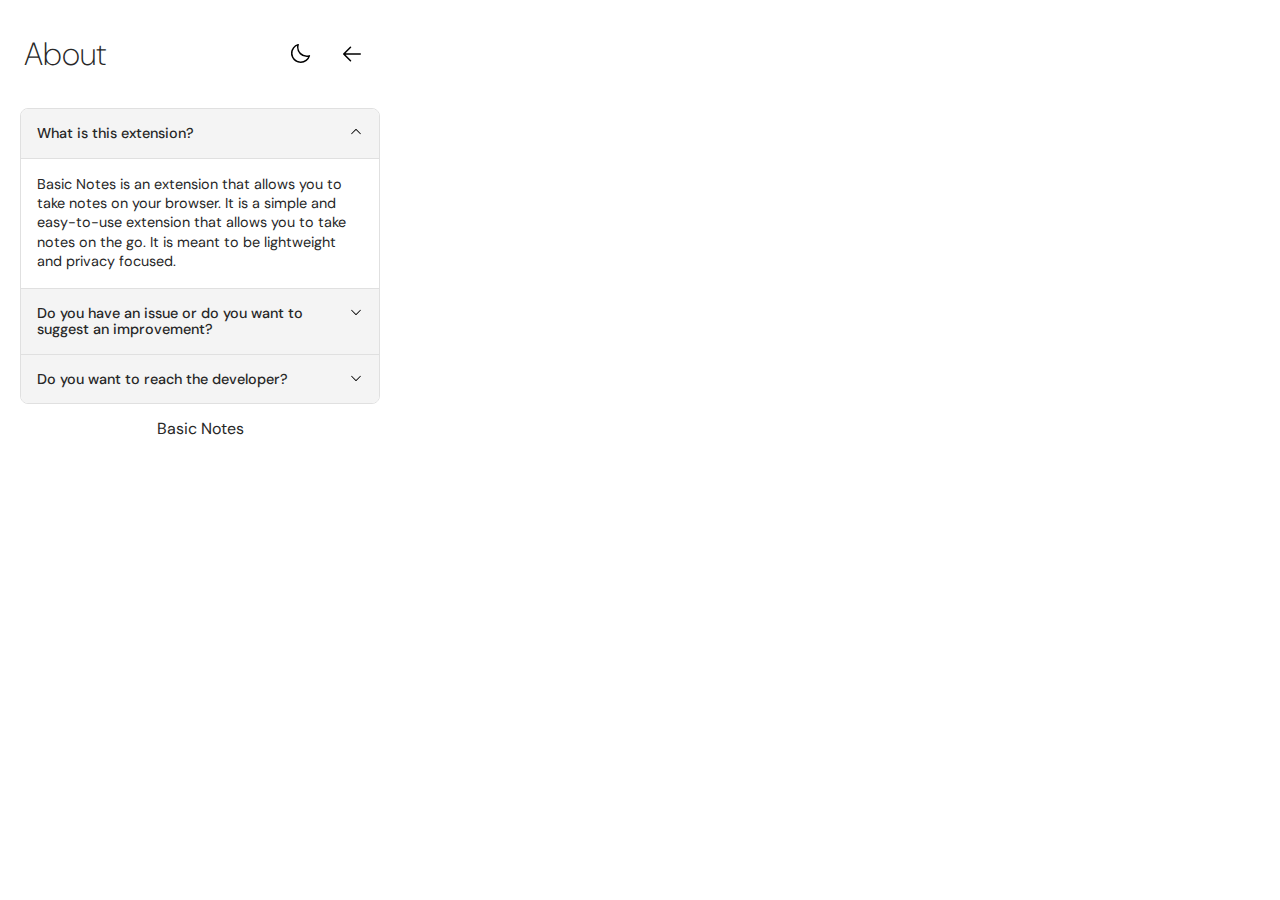
==== about/about.html @ 6329ecbc "Simplify files and add about" ====
<!DOCTYPE html>
<html lang="en">
  <head>
    <meta charset="UTF-8" />
    <meta name="viewport" content="width=device-width, initial-scale=1.0" />
    <title>Extension Information</title>
    <link rel="stylesheet" href="../style.css" />
    <link rel="preconnect" href="https://fonts.googleapis.com" />
    <link rel="preconnect" href="https://fonts.gstatic.com" crossorigin />
    <link
      href="https://fonts.googleapis.com/css2?family=DM+Sans:ital,opsz,wght@0,9..40,100..1000;1,9..40,100..1000&display=swap"
      rel="stylesheet"
    />
    <link rel="stylesheet" href="about.css" />
    <link rel="stylesheet" href="../style.css" />
  </head>
  <body>
    <header>
      <h1>About</h1>
      <nav>
        <button id="theme">
          <img src="../moon.svg" alt="dark theme" />
        </button>
        <a href="../index.html" style="text-decoration: none">
          <img src="../arrow-left.svg" alt="back" />
        </a>
      </nav>
    </header>
    <main>
      <div class="collapseGroup">
        <details open>
          <summary>What is this extension?</summary>
          <p>
            Basic Notes is an extension that allows you to take notes on your
            browser. It is a simple and easy-to-use extension that allows you to
            take notes on the go. It is meant to be lightweight and privacy
            focused.
          </p>
        </details>

        <details>
          <summary>
            Do you have an issue or do you want to suggest an improvement?
          </summary>
          <p>
            You can share the issues or the developments that you want to see
            from this link:
            <a
              href="https://github.com/doganfurkan/basic-notes/issues"
              target="_blank"
              rel="noopener noreferrer"
            >
              github.com/doganfurkan/basic-notes/issues
            </a>
          </p>
        </details>

        <details>
          <summary>Do you want to reach the developer?</summary>
          <p>
            You can reach the developer at the following email address:
            <a href="mailto:devfurk@gmail.com" target="_blank">
              devfurk@gmail.com
            </a> <button id="copyEmail">Copy the Address</button>
          </p>
        </details>
      </div>
      <center>Basic Notes <span id="version"></span></center>
    </main>
    <script src="../theme.js"></script>
    <script src="about.js"></script>
  </body>
</html>
---- style.css ----
:root {
  --bg: #fff;
  --bgSubtle: #f4f4f4;
  --borderColor: #e0e0e0;
  --filterBtn: #001219;
  --primary: #00AFF5;
}

body.dark {
  --bg: #001219;
  --bgSubtle: #0a5976;
  --borderColor: #003A52;
  --filterBtn: #f4f4f4;
  color: #f4f4f4;
}

* {
  margin: 0;
  padding: 0;
  box-sizing: border-box;
  font-family: "DM Sans", sans-serif;
}

html {
  line-height: 1.15;
  -webkit-text-size-adjust: 100%;
  width: 400px;
  height: 400px;
}

body {
  margin: 0;
  background: var(--bg);
  overflow: auto;
  color: #272727;
  padding-bottom: 1rem;
  -webkit-font-smoothing: antialiased;
  -moz-osx-font-smoothing: grayscale;
  width:400px;
}

h1 {
  font-size: 2em;
  margin: 0.625em 0;
  font-weight: 200;
  line-height: 1.75rem;
}

a {
  background-color: transparent;
  text-decoration: none;
  color: inherit;
}

button {
  font-family: inherit;
  font-size: 100%;
  line-height: 1.15;
  margin: 0;
  overflow: visible;
  text-transform: none;
  -webkit-appearance: button;
  appearance: button;
  cursor: pointer;
}

button::-moz-focus-inner {
  border-style: none;
  padding: 0;
}

input {
  font-family: inherit;
  font-size: 100%;
  line-height: 1.15;
  margin: 0;
  overflow: visible;
}

[type="button"],
[type="reset"],
[type="submit"] {
  -webkit-appearance: button;
  appearance: button;
}

header {
  display: flex;
  align-items: center;
  padding: 20px 24px;
  justify-content: space-between;
}

header>nav {
  display: flex;
  gap: .25rem;
  align-items: center;
  padding: 5px 0;
}

header>nav:hover {
  background: var(--bg);
}

button {
  display: flex;
  background: transparent;
  border: 0;
  cursor: pointer;
}

header>nav>button,
header>nav>a {
  padding: 12px;
  background: transparent;
  width: 48px;
  height: 48px;
  border-radius: 24px;
  display: grid;
  place-content: center;
}

header>nav>button:hover,
header>nav>a:hover {
  background: var(--bgSubtle);
}

header>nav>button img,
header>nav>a img {
  width: 24px;
}

body.dark header>nav>button>img,
body.dark header>nav>a>img {
  filter: invert(100%);
}

#addNote {
  width: 48px;
  height: 48px;
  background: var(--primary);
  display: grid;
  place-content: center;
  border-radius: 50%;
  font-size: 1.75rem;
  color: #fff;
}

#addNote:hover {
  background: hsl(197, 100%, 40%);
}

input,
textarea,
select {
    padding: 8px;
    border: 1px solid var(--borderColor);
    border-radius: 4px;
    font-family: inherit;
    background: var(--bg);
    color: var(--filterBtn);
}

textarea {
    min-height: 200px;
    resize: vertical;
}

.tag {
  background: var(--primary);
  color: white;
  padding: 4px 12px;
  border-radius: 50px;
  font-size: 0.9rem;
  display: flex;
  align-items: center;
  gap: 4px;
}

.tag span {
  cursor: pointer;
}
---- about/about.css ----
main {
  padding: 0 20px;
}

.collapseGroup {
  border: 1px solid var(--borderColor);
  border-radius: 8px;
  overflow: hidden;
}

details {
  font-size: 0.9rem;
}

details > summary {
  padding: 16px;
  cursor: pointer;
  background: var(--bgSubtle);
  font-weight: 500;
  list-style: none;
  display: flex;
  justify-content: space-between;
  position: relative;
}

summary:hover{
    background:hsl(0,0,50);
}

summary::after {
  content: "";
  width: 14px;
  height: 14px;
  background: url("../caret-down.svg")
    no-repeat;
  background-size: cover;
  transition: 0.2s;
  flex-shrink: 0;
}

summary::before{
    content:"";
    position:absolute;
    width:100%;
    height:100%;
    top:0;
    left:0;
    background: #0000;
}

summary:hover::before{
    background: #0001;
}

body.dark summary::before{
    background: #fff0;
}

body.dark summary:hover::before{
    background: #fff1;
}

details[open] > summary{
    border-bottom: 1px solid var(--borderColor);
}

details[open] > summary::after {
  transform: rotate(180deg);
}

body.dark details > summary {
  background: hsl(197, 100%, 9%);
}

body.dark details > summary::after {
  filter: invert(100%);
}

details + details {
  border-top: 1px solid var(--borderColor);
}

details p {
  padding: 16px;
  line-height: 1.35;
}

details p a{
    color: var(--primary);
    font-weight: 500;
}

#copyEmail{
    border:1px solid var(--primary);
    color:var(--primary);
    background:transparent;
    padding:4px 8px;
    border-radius:24px;
    font-size:12px;
    display: inline-block;
    font-weight: 500;
}

#copyEmail:hover{
    background:var(--bgSubtle);
}

center{
    margin-top:16px;
}
---- style.css ----
:root {
  --bg: #fff;
  --bgSubtle: #f4f4f4;
  --borderColor: #e0e0e0;
  --filterBtn: #001219;
  --primary: #00AFF5;
}

body.dark {
  --bg: #001219;
  --bgSubtle: #0a5976;
  --borderColor: #003A52;
  --filterBtn: #f4f4f4;
  color: #f4f4f4;
}

* {
  margin: 0;
  padding: 0;
  box-sizing: border-box;
  font-family: "DM Sans", sans-serif;
}

html {
  line-height: 1.15;
  -webkit-text-size-adjust: 100%;
  width: 400px;
  height: 400px;
}

body {
  margin: 0;
  background: var(--bg);
  overflow: auto;
  color: #272727;
  padding-bottom: 1rem;
  -webkit-font-smoothing: antialiased;
  -moz-osx-font-smoothing: grayscale;
  width:400px;
}

h1 {
  font-size: 2em;
  margin: 0.625em 0;
  font-weight: 200;
  line-height: 1.75rem;
}

a {
  background-color: transparent;
  text-decoration: none;
  color: inherit;
}

button {
  font-family: inherit;
  font-size: 100%;
  line-height: 1.15;
  margin: 0;
  overflow: visible;
  text-transform: none;
  -webkit-appearance: button;
  appearance: button;
  cursor: pointer;
}

button::-moz-focus-inner {
  border-style: none;
  padding: 0;
}

input {
  font-family: inherit;
  font-size: 100%;
  line-height: 1.15;
  margin: 0;
  overflow: visible;
}

[type="button"],
[type="reset"],
[type="submit"] {
  -webkit-appearance: button;
  appearance: button;
}

header {
  display: flex;
  align-items: center;
  padding: 20px 24px;
  justify-content: space-between;
}

header>nav {
  display: flex;
  gap: .25rem;
  align-items: center;
  padding: 5px 0;
}

header>nav:hover {
  background: var(--bg);
}

button {
  display: flex;
  background: transparent;
  border: 0;
  cursor: pointer;
}

header>nav>button,
header>nav>a {
  padding: 12px;
  background: transparent;
  width: 48px;
  height: 48px;
  border-radius: 24px;
  display: grid;
  place-content: center;
}

header>nav>button:hover,
header>nav>a:hover {
  background: var(--bgSubtle);
}

header>nav>button img,
header>nav>a img {
  width: 24px;
}

body.dark header>nav>button>img,
body.dark header>nav>a>img {
  filter: invert(100%);
}

#addNote {
  width: 48px;
  height: 48px;
  background: var(--primary);
  display: grid;
  place-content: center;
  border-radius: 50%;
  font-size: 1.75rem;
  color: #fff;
}

#addNote:hover {
  background: hsl(197, 100%, 40%);
}

input,
textarea,
select {
    padding: 8px;
    border: 1px solid var(--borderColor);
    border-radius: 4px;
    font-family: inherit;
    background: var(--bg);
    color: var(--filterBtn);
}

textarea {
    min-height: 200px;
    resize: vertical;
}

.tag {
  background: var(--primary);
  color: white;
  padding: 4px 12px;
  border-radius: 50px;
  font-size: 0.9rem;
  display: flex;
  align-items: center;
  gap: 4px;
}

.tag span {
  cursor: pointer;
}
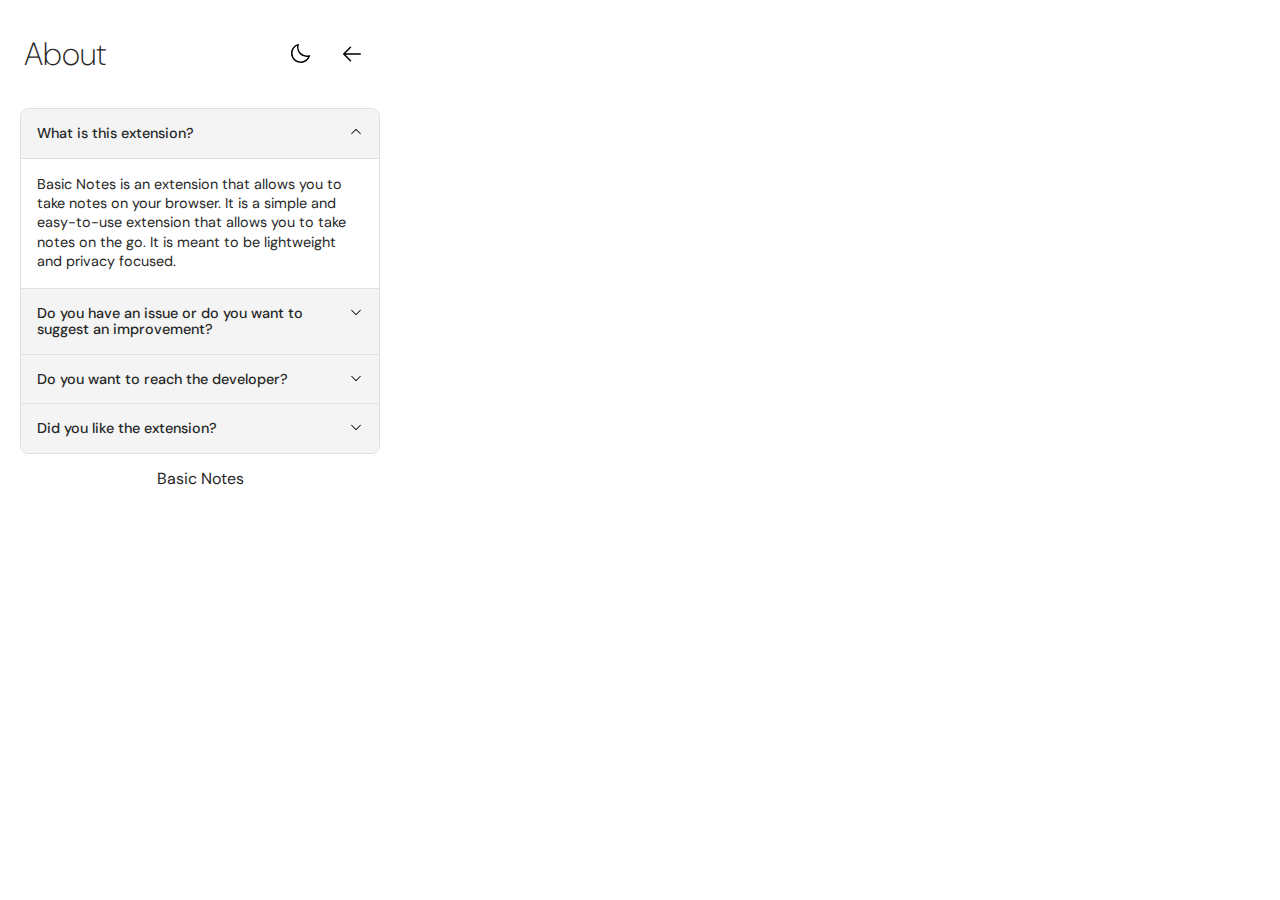
==== commit ea5079ef: "Add did you like" ====
--- a/about/about.html
+++ b/about/about.html
@@ -19,10 +19,10 @@
       <h1>About</h1>
       <nav>
         <button id="theme">
-          <img src="../moon.svg" alt="dark theme" />
+          <img src="../images/moon.svg" alt="dark theme" />
         </button>
         <a href="../index.html" style="text-decoration: none">
-          <img src="../arrow-left.svg" alt="back" />
+          <img src="../images/arrow-left.svg" alt="back" />
         </a>
       </nav>
     </header>
@@ -64,6 +64,15 @@
             </a> <button id="copyEmail">Copy the Address</button>
           </p>
         </details>
+
+        <details>
+          <summary>Did you like the extension?</summary>
+          <p>
+            That is great to hear! You can support me by giving five stars on
+            the Add-ons page. You can also support me by sharing the extension
+            with your friends.
+          </p>
+        </details>
       </div>
       <center>Basic Notes <span id="version"></span></center>
     </main>
--- a/about/about.css
+++ b/about/about.css
@@ -31,7 +31,7 @@
   content: "";
   width: 14px;
   height: 14px;
-  background: url("../caret-down.svg")
+  background: url("../images/caret-down.svg")
     no-repeat;
   background-size: cover;
   transition: 0.2s;
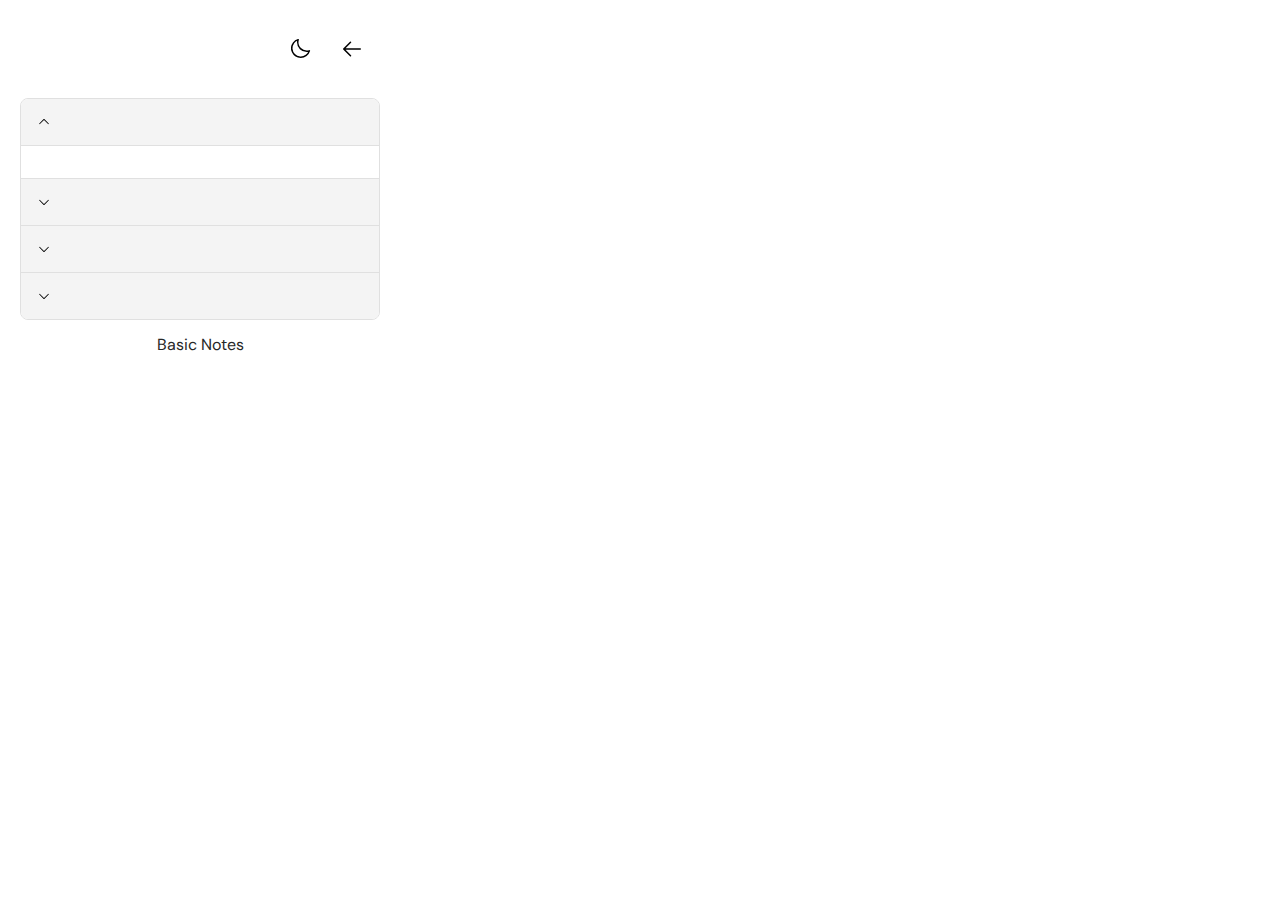
==== commit 2b32a289: "Add localization for en, es, fr, ru and tr" ====
--- a/about/about.html
+++ b/about/about.html
@@ -3,7 +3,7 @@
   <head>
     <meta charset="UTF-8" />
     <meta name="viewport" content="width=device-width, initial-scale=1.0" />
-    <title>Extension Information</title>
+    <title>About</title>
     <link rel="stylesheet" href="../style.css" />
     <link rel="preconnect" href="https://fonts.googleapis.com" />
     <link rel="preconnect" href="https://fonts.gstatic.com" crossorigin />
@@ -16,7 +16,7 @@
   </head>
   <body>
     <header>
-      <h1>About</h1>
+      <h1 data-i18n="about"></h1>
       <nav>
         <button id="theme">
           <img src="../images/moon.svg" alt="dark theme" />
@@ -29,22 +29,14 @@
     <main>
       <div class="collapseGroup">
         <details open>
-          <summary>What is this extension?</summary>
-          <p>
-            Basic Notes is an extension that allows you to take notes on your
-            browser. It is a simple and easy-to-use extension that allows you to
-            take notes on the go. It is meant to be lightweight and privacy
-            focused.
-          </p>
+          <summary data-i18n="faqQuestion1"></summary>
+          <p data-i18n="faqAnswer1"></p>
         </details>
 
         <details>
-          <summary>
-            Do you have an issue or do you want to suggest an improvement?
-          </summary>
+          <summary data-i18n="faqQuestion2"></summary>
           <p>
-            You can share the issues or the developments that you want to see
-            from this link:
+            <span data-i18n="faqAnswer2"></span>
             <a
               href="https://github.com/doganfurkan/basic-notes/issues"
               target="_blank"
@@ -56,9 +48,9 @@
         </details>
 
         <details>
-          <summary>Do you want to reach the developer?</summary>
+          <summary data-i18n="faqQuestion3"></summary>
           <p>
-            You can reach the developer at the following email address:
+            <span data-i18n="faqAnswer3"></span>
             <a href="mailto:devfurk@gmail.com" target="_blank">
               devfurk@gmail.com
             </a> <button id="copyEmail">Copy the Address</button>
@@ -66,17 +58,14 @@
         </details>
 
         <details>
-          <summary>Did you like the extension?</summary>
-          <p>
-            That is great to hear! You can support me by giving five stars on
-            the Add-ons page. You can also support me by sharing the extension
-            with your friends.
-          </p>
+          <summary data-i18n="faqQuestion4"></summary>
+          <p data-i18n="faqAnswer4"></p>
         </details>
       </div>
       <center>Basic Notes <span id="version"></span></center>
     </main>
     <script src="../theme.js"></script>
     <script src="about.js"></script>
+    <script src="../localize.js"></script>
   </body>
 </html>
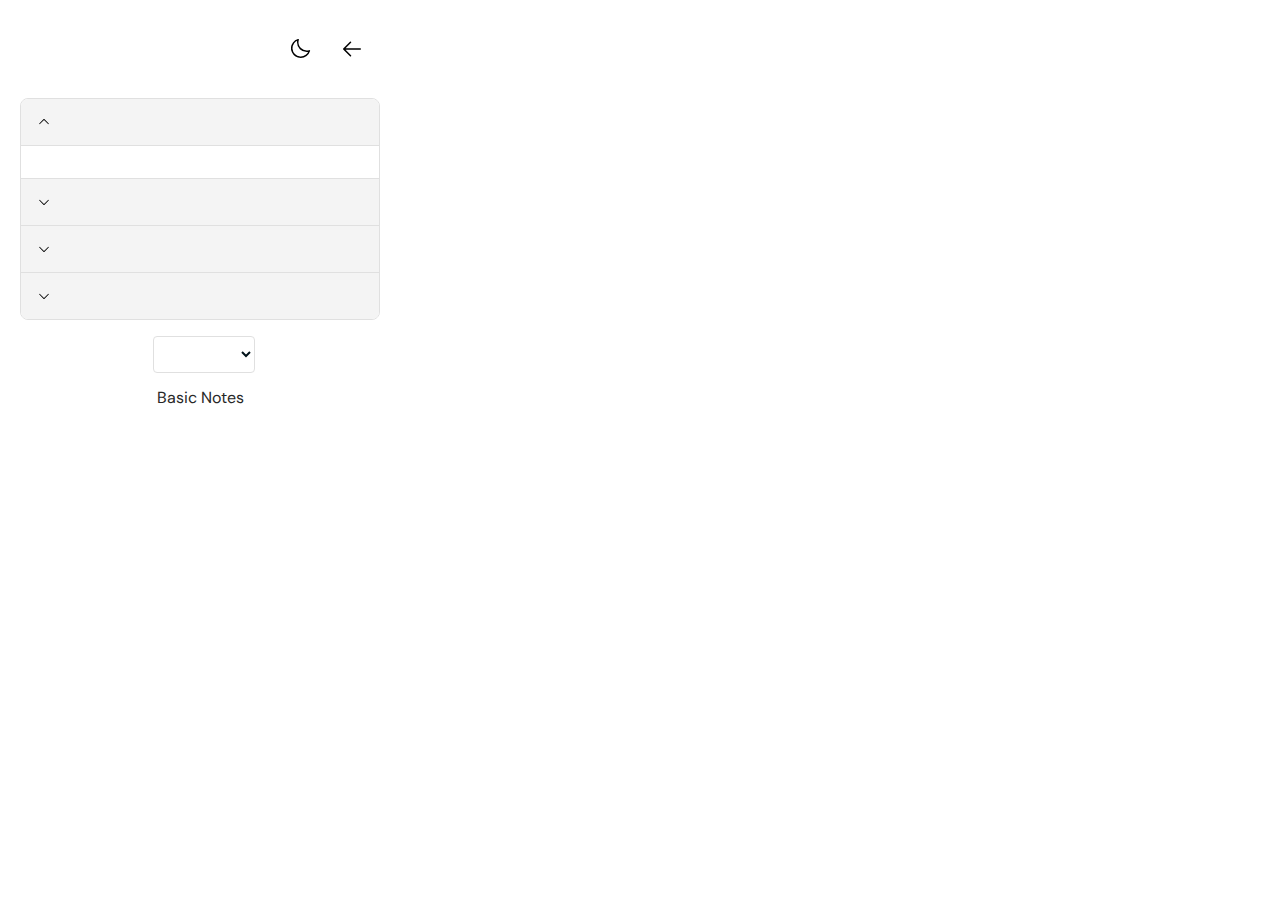
==== commit 998b6664: "Added functionality of override automatic language" ====
--- a/about/about.html
+++ b/about/about.html
@@ -62,6 +62,19 @@
           <p data-i18n="faqAnswer4"></p>
         </details>
       </div>
+      <div class="languageSelect">
+        <label for="languageSelect" data-i18n="languageSelect"></label>
+        <select name="languageSelect" id="languageSelect">
+          <option value="default" data-i18n="defaultLanguage"></option>
+          <option value="en">English</option>
+          <option value="tr">Türkçe</option>
+          <option value="fr">Français</option>
+          <option value="de">Deutsch</option>
+          <option value="es">Espãnol</option>
+          <option value="pt">português</option>
+          <option value="ru">Русский</option>
+        </select>
+      </div>
       <center>Basic Notes <span id="version"></span></center>
     </main>
     <script src="../theme.js"></script>
--- a/about/about.css
+++ b/about/about.css
@@ -107,4 +107,12 @@
 
 center{
     margin-top:16px;
+}
+
+.languageSelect{
+  margin-block-start: 1rem;
+  display: flex;
+  justify-content: center;
+  align-items: center;
+  gap:.5rem;
 }